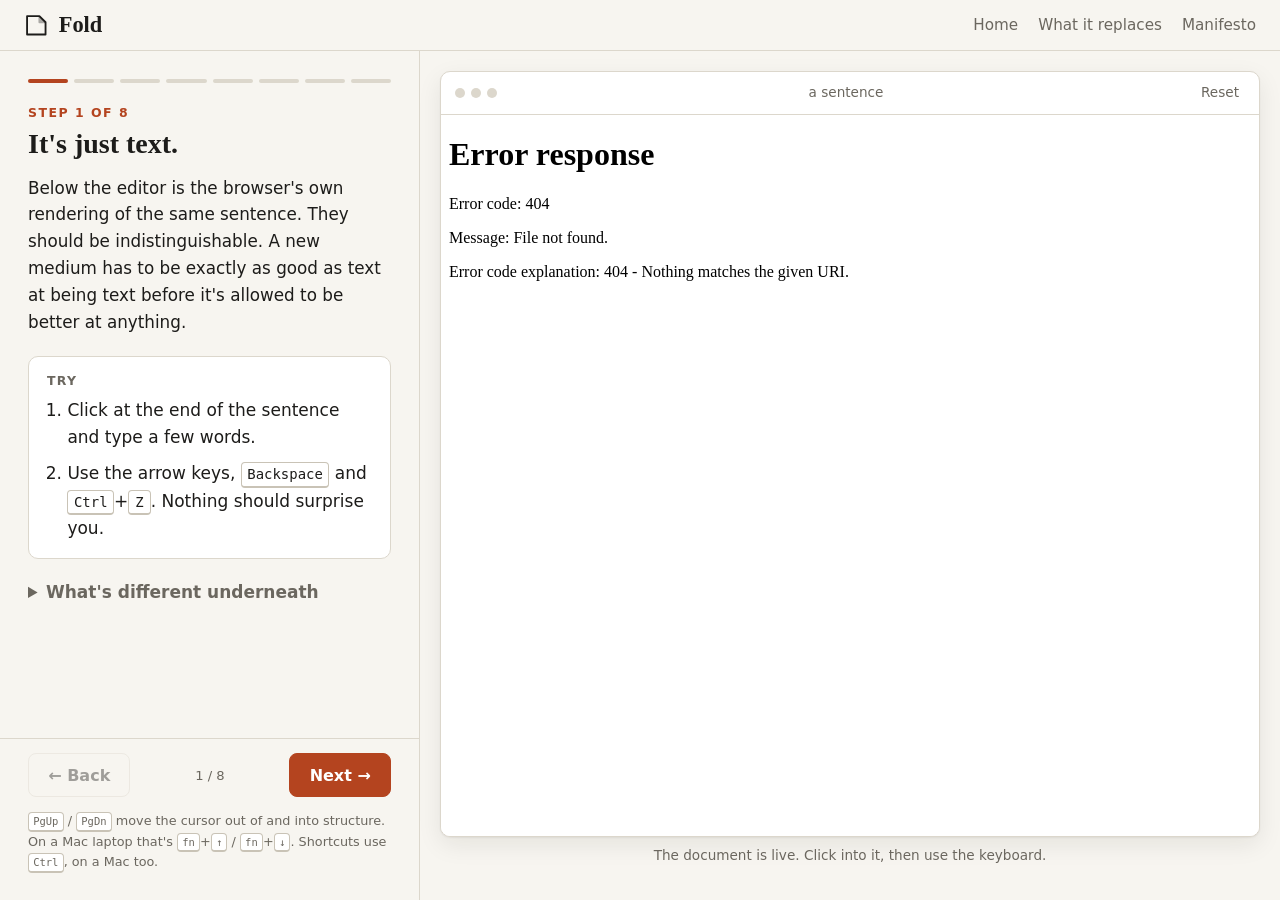
==== fold/tour.html @ 2efe9697 "Initial commit of first fold website" ====
<!doctype html>
<html lang="en">
<head>
<meta charset="utf-8">
<meta name="viewport" content="width=device-width, initial-scale=1">
<title>Fold tour</title>
<meta name="description" content="Eight short steps through the Fold editor, each one a live document.">
<link rel="stylesheet" href="site.css">
<link rel="icon" href="mark.svg" type="image/svg+xml">
<style>
  html, body { height: 100%; }
  body { display: flex; flex-direction: column; }
  .site-header { width: 100%; padding-top: 12px; padding-bottom: 12px; max-width: none; border-bottom: 1px solid var(--rule); }
  .tour {
    flex: 1;
    min-height: 0;
    display: grid;
    grid-template-columns: minmax(320px, 420px) 1fr;
  }
  .guide {
    display: flex;
    flex-direction: column;
    min-height: 0;
    border-right: 1px solid var(--rule);
  }
  .guide-body { flex: 1; overflow-y: auto; padding: 28px 28px 12px; }
  .progress { display: flex; gap: 6px; margin-bottom: 22px; }
  .progress a {
    flex: 1;
    height: 4px;
    border-radius: 2px;
    background: var(--rule);
  }
  .progress a[aria-current="step"] { background: var(--accent); }
  .progress a.seen { background: color-mix(in srgb, var(--accent) 40%, var(--rule)); }
  .step-num { font: 600 .78rem var(--sans); letter-spacing: .12em; text-transform: uppercase; color: var(--accent); }
  .guide h2 { font-size: 1.75rem; margin: .3em 0 .5em; }
  .claim { font-size: 1.05rem; }
  .try { margin: 20px 0; padding: 16px 18px; border-radius: 10px; background: var(--surface); border: 1px solid var(--rule); }
  .try h3 { font: 600 .78rem var(--sans); letter-spacing: .1em; text-transform: uppercase; color: var(--muted); margin-bottom: .7em; }
  .try ol { margin: 0; padding-left: 1.2em; }
  .try li { margin-bottom: .55em; }
  .try li:last-child { margin-bottom: 0; }
  details { margin: 8px 0 16px; }
  summary { cursor: pointer; font-weight: 600; color: var(--muted); }
  summary:hover { color: var(--ink); }
  details[open] summary { color: var(--ink); margin-bottom: .5em; }
  details p { font-size: .97rem; }
  .guide-foot {
    display: flex;
    align-items: center;
    justify-content: space-between;
    gap: 12px;
    padding: 14px 28px;
    border-top: 1px solid var(--rule);
  }
  .keys-hint { font-size: .8rem; color: var(--muted); padding: 0 28px 14px; }
  .stage { display: flex; flex-direction: column; min-height: 0; padding: 20px; }
  .stage .window { flex: 1; display: flex; flex-direction: column; min-height: 0; }
  .stage .frame-host { flex: 1; min-height: 0; }
  .click-hint { font-size: .85rem; color: var(--muted); margin-top: 8px; text-align: center; }

  @media (max-width: 860px) {
    html, body { height: auto; }
    .tour { grid-template-columns: 1fr; }
    .guide { border-right: 0; }
    .guide-body { overflow: visible; padding: 20px 16px 8px; }
    .guide-foot, .keys-hint { padding-left: 16px; padding-right: 16px; }
    .stage { padding: 0 16px 24px; }
    .stage .frame-host { height: 60vh; flex: none; }
  }
</style>
</head>
<body>

<header class="wrap site-header">
  <a class="wordmark" href="./">
    <svg viewBox="0 0 24 24" aria-hidden="true"><path d="M3 3h12l6 6v12H3z" fill="none" stroke="currentColor" stroke-width="1.8" stroke-linejoin="round"/><path d="M15 3v6h6" fill="currentColor" opacity=".35" stroke="currentColor" stroke-width="1.8" stroke-linejoin="round"/></svg>
    Fold
  </a>
  <nav class="site-nav">
    <a href="./">Home</a>
    <a href="./#unification">What it replaces</a>
    <a href="../Manifesto/MANIFESTO.md">Manifesto</a>
  </nav>
</header>

<main class="tour">
  <div class="guide">
    <div class="guide-body">
      <nav class="progress" aria-label="Tour steps"></nav>
      <p class="touch-note">This tour needs a keyboard. On a phone you can read the steps, but the
        documents won't respond to typing.</p>
      <article id="step" aria-live="polite"></article>
    </div>
    <div class="guide-foot">
      <button class="button ghost" type="button" id="prev">← Back</button>
      <span class="tag" id="count"></span>
      <button class="button" type="button" id="next">Next →</button>
    </div>
    <p class="keys-hint">
      <kbd>PgUp</kbd> / <kbd>PgDn</kbd> move the cursor out of and into structure. On a Mac
      laptop that's <kbd>fn</kbd>+<kbd>↑</kbd> / <kbd>fn</kbd>+<kbd>↓</kbd>. Shortcuts use
      <kbd>Ctrl</kbd>, on a Mac too.
    </p>
  </div>

  <div class="stage">
    <div class="window">
      <div class="window-bar">
        <span class="dots"><i></i><i></i><i></i></span>
        <span id="doc-name">document</span>
        <button type="button" id="reset" title="Put this document back the way it started">Reset</button>
      </div>
      <div class="frame-host">
        <iframe title="Live Fold editor"></iframe>
      </div>
    </div>
    <p class="click-hint">The document is live. Click into it, then use the keyboard.</p>
  </div>
</main>

<template id="steps">
  <section data-hash="#parity" data-name="a sentence">
    <h2>It's just text.</h2>
    <p class="claim">Below the editor is the browser's own rendering of the same sentence. They should be
      indistinguishable. A new medium has to be exactly as good as text at being text before
      it's allowed to be better at anything.</p>
    <div class="try"><h3>Try</h3><ol>
      <li>Click at the end of the sentence and type a few words.</li>
      <li>Use the arrow keys, <kbd>Backspace</kbd> and <kbd>Ctrl</kbd>+<kbd>Z</kbd>. Nothing should surprise you.</li>
    </ol></div>
    <details><summary>What's different underneath</summary>
      <p>There's no space character in this document. <kbd>Space</kbd> starts a new element, so
        typing a sentence produces a list of words. The gap between them is layout, and it happens to
        be exactly as wide as a space. (<kbd>Shift</kbd>+<kbd>Space</kbd> types a literal one.)</p>
    </details>
  </section>

  <section data-hash="#encoding" data-name="a sentence and its bytes">
    <h2>There's no text file underneath.</h2>
    <p class="claim">On the right are the document's actual bytes, updated as you type. Every word
      starts with a header giving its type and length. <code>23</code> means "UTF-8, 3 bytes", followed
      by <code>The</code>.</p>
    <div class="try"><h3>Try</h3><ol>
      <li>Type a new word and watch its header appear.</li>
      <li>Type <code>1000</code>. It turns monospace as it becomes an integer, two bytes instead of four characters.
        Add a <code>.</code> and it falls back to text, because <code>1000.</code> wouldn't survive the round
        trip.</li>
      <li>Put the cursor on a word and press <kbd>Tab</kbd> to change how it's drawn. The bytes don't move.</li>
    </ol></div>
    <details><summary>Why lengths instead of delimiters</summary>
      <p>Because a length lets you skip a whole subtree without reading it, and nothing ever needs
        escaping. Text formats can't do either. Lengths need machinery to keep them correct as you edit,
        and the editor is that machinery.</p>
    </details>
  </section>

  <section data-hash="#annotated" data-name="values with metadata">
    <h2>Context without clutter.</h2>
    <p class="claim">Any value can carry metadata: a unit, a name, a format, a source. It's hidden
      until the cursor gets near it, so adding context costs the reader nothing.</p>
    <div class="try"><h3>Try</h3><ol>
      <li>Move along the line with <kbd>←</kbd> <kbd>→</kbd>. Above <code>37</code> a unit appears (<code>°C</code>).
        Above <code>Wednesday</code> a name appears.</li>
      <li>On any value, press <kbd>Esc</kbd> to step into its metadata, and type to add some.</li>
      <li>The blue square is three bytes tagged <code>format: RGB</code>. Put the cursor on it and press
        <kbd>Tab</kbd> to see the same bytes as hex.</li>
      <li>Put the cursor on the compass list and press <kbd>Tab</kbd> to cycle it through table,
        summary and stacked views.</li>
    </ol></div>
    <details><summary>Why this matters</summary>
      <p>Text formats are designed impoverished on purpose, because everything you add ends up in the
        reader's face. <code>ls</code> needs a <code>-l</code> flag for exactly that reason. Here,
        detail can be present but collapsed, and a tool that doesn't understand some metadata passes
        it through untouched.</p>
    </details>
  </section>

  <section data-hash="#reference" data-name="an order">
    <h2>Paste makes a reference.</h2>
    <p class="claim">The customer's name is written once. <em>Ship to</em> and <em>bill to</em> are readings of
      it, drawn with a faint shadow. In this editor, copy and paste doesn't duplicate anything. It
      points.</p>
    <div class="try"><h3>Try</h3><ol>
      <li>Click the first <em>Ada Lovelace</em>. That selects the whole <em>customer</em> pair, so press
        <kbd>PgDn</kbd> to step inside it and <kbd>→</kbd> to land on the name.</li>
      <li>Type a few letters. All three names change.</li>
      <li>Make your own: put the cursor on a word and press <kbd>PgUp</kbd> to select the whole word.
        Press <kbd>Ctrl</kbd>+<kbd>C</kbd>, move somewhere else, and press <kbd>Ctrl</kbd>+<kbd>V</kbd>. Edit the original.</li>
      <li>Put the cursor on a reading and press <kbd>Ctrl</kbd>+<kbd>Shift</kbd>+<kbd>E</kbd> to see what it really is:
        a tiny program that navigates to the original. <kbd>Ctrl</kbd>+<kbd>E</kbd> puts the value back.</li>
    </ol></div>
    <details><summary>What a reference is</summary>
      <p>A <strong>Patch</strong>: a program written in the editor's own operations, here "go to
        the previous field and read its value." The editor writes it for you when you paste, so you
        never have to see an instruction. That's what makes the document a graph rather than a tree.</p>
    </details>
  </section>

  <section data-hash="#invoice" data-name="an invoice">
    <h2>A spreadsheet without the spreadsheet.</h2>
    <p class="claim">Three fields are written down: item, price and quantity. The other four are
      formulas over readings of them. In a spreadsheet, formulas are a different kind of thing
      from values. Here they're both just values.</p>
    <div class="try"><h3>Try</h3><ol>
      <li>Click the <code>3</code> after <em>quantity</em>. That selects the whole pair, so press <kbd>PgDn</kbd>
        to step inside it and <kbd>→</kbd> to land on the number.</li>
      <li>Press <kbd>Backspace</kbd> and type <code>2</code>. The subtotal falls below 30, free delivery becomes
        <code>False</code>, a delivery charge appears, and the total adds it.</li>
      <li>Change the price the same way. Everything follows on every keystroke.</li>
      <li>Put the cursor on the total and press <kbd>Ctrl</kbd>+<kbd>Shift</kbd>+<kbd>E</kbd> to see its formula.</li>
    </ol></div>
    <details><summary>How it recalculates</summary>
      <p>Each formula watches exactly the parts of the document it read, and an edit wakes only the
        formulas that depend on it. It's the same mechanism that keeps references current in the
        last step.</p>
    </details>
  </section>

  <section data-hash="#counter" data-name="a counter">
    <h2>A button is a pending edit.</h2>
    <p class="claim">Each button is a Patch that edits the number and then stops at a
      <code>sync</code>: a change waiting for a person to accept it. It's drawn as a button because
      that's what it is.</p>
    <div class="try"><h3>Try</h3><ol>
      <li>Click <em>increment</em> a few times, then <em>decrement</em>.</li>
      <li>Press <kbd>Ctrl</kbd>+<kbd>Z</kbd>. Each click was one edit, and undoes like one.</li>
      <li>Click the number itself and type a new one. The buttons work from whatever is there.</li>
    </ol></div>
    <details><summary>Why there's no special "UI layer"</summary>
      <p>Nothing in Fold mutates without an acceptance step, so a pending mutation and a toolbar button
        are the same object. The same goes for saving: <kbd>Ctrl</kbd>+<kbd>S</kbd> produces a
        button, and the button writes the file. The interface isn't a metaphor for the semantics. It's
        a rendering of them.</p>
    </details>
  </section>

  <section data-hash="" data-name="untitled">
    <h2>Your editing session is a program.</h2>
    <p class="claim">The editor doesn't keep a document and an undo stack. It keeps a program, the
      session Patch, and the document is what that program evaluates to. Every edit you make is a
      statement in it.</p>
    <div class="try"><h3>Try</h3><ol>
      <li>Type a sentence into the empty page.</li>
      <li>Right-click the empty background below it and choose <strong>Session program</strong>.</li>
      <li>Keep typing. Each word arrives as a statement. Choose <strong>Session program</strong> again to
        get the document back.</li>
    </ol></div>
    <details><summary>The long version: programming by demonstration</summary>
      <p>Because a person's edits and a program's instructions are the same thing, editing a reading
        records a program. Open <a href="#kennedy" data-goto="#kennedy">the Kennedy quote</a>, copy the clause, paste a
        reading of it, and rearrange the reading into <em>ask what you can do for your country.</em> The
        result is a program that rewrites any clause the same way. Edit the original and the rearranged
        one re-runs. No instruction is typed at any point.</p>
      <p>The keys, from where the page opens: <kbd>PgUp</kbd>×2, <kbd>Ctrl</kbd>+<kbd>C</kbd>,
        <kbd>Ctrl</kbd>+<kbd>V</kbd>, <kbd>PgDn</kbd>, then edit the reading with <kbd>Delete</kbd>, typing, and
        <kbd>Alt</kbd>+<kbd>←</kbd> / <kbd>→</kbd> to move words.</p>
    </details>
  </section>

  <section data-hash="#trace" data-name="an agent trace">
    <h2>A trace is a document you walk.</h2>
    <p class="claim">An AI agent's execution trace is deeply nested, full of provenance, and usually
      shown as scrolling text. In Fold it's an ordinary document: the tool calls are the
      structure, and what each call returned rides along as metadata.</p>
    <div class="try"><h3>Try</h3><ol>
      <li>Click the first step, <code>list(Fold Editor JS)</code>.</li>
      <li>Walk down with <kbd>↓</kbd>. Each step's provenance opens as you arrive and closes as you leave:
        which tool ran, how long it took, and what came back.</li>
      <li>Press <kbd>Esc</kbd> to step into the metadata and read it.</li>
    </ol></div>
    <details><summary>Whose trace this is</summary>
      <p>It's the session in which an AI coding agent built this trace viewer. It needed no new
        machinery: the editor that types the sentence in step one also reads this. That's the point.
        Every step of this tour used the same editor and the same handful of keys.</p>
    </details>
  </section>
</template>

<script src="site.js"></script>
<script>
  const sections = [...document.getElementById('steps').content.querySelectorAll('section')];
  const steps = sections.filter((s) => s.dataset.hash !== '#kennedy');
  const article = document.getElementById('step');
  const progress = document.querySelector('.progress');
  const iframe = document.querySelector('.stage iframe');
  const docName = document.getElementById('doc-name');
  const prev = document.getElementById('prev');
  const next = document.getElementById('next');
  const count = document.getElementById('count');
  const seen = new Set();
  let current = -1;

  steps.forEach((_, i) => {
    const a = document.createElement('a');
    a.href = `#${i + 1}`;
    a.setAttribute('aria-label', `Step ${i + 1}`);
    progress.appendChild(a);
  });

  function load(hash, name) {
    const url = editorUrl(hash);
    if (iframe.getAttribute('src') === url) reloadFrame(iframe);
    else iframe.src = url;
    docName.textContent = name;
  }

  function show(index) {
    index = Math.max(0, Math.min(steps.length - 1, index));
    current = index;
    seen.add(index);
    const step = steps[index];
    article.innerHTML = `<div class="step-num">Step ${index + 1} of ${steps.length}</div>` + step.innerHTML;
    [...progress.children].forEach((a, i) => {
      a.toggleAttribute('aria-current', i === index);
      if (i === index) a.setAttribute('aria-current', 'step');
      a.classList.toggle('seen', seen.has(i) && i !== index);
    });
    prev.disabled = index === 0;
    next.textContent = index === steps.length - 1 ? 'Finish →' : 'Next →';
    count.textContent = `${index + 1} / ${steps.length}`;
    load(step.dataset.hash, step.dataset.name);
    for (const link of article.querySelectorAll('[data-goto]')) {
      link.addEventListener('click', (event) => {
        event.preventDefault();
        load(link.dataset.goto, 'the Kennedy quote');
      });
    }
    document.querySelector('.guide-body').scrollTop = 0;
  }

  function fromHash() {
    const n = parseInt(location.hash.slice(1), 10);
    show(Number.isFinite(n) ? n - 1 : 0);
  }

  prev.addEventListener('click', () => { location.hash = `#${current}`; });
  next.addEventListener('click', () => {
    if (current === steps.length - 1) location.href = './#unification';
    else location.hash = `#${current + 2}`;
  });
  document.getElementById('reset').addEventListener('click', () => reloadFrame(iframe));
  addEventListener('hashchange', fromHash);
  fromHash();
</script>
</body>
</html>
---- fold/site.css ----
/* Fold website. Shared by index.html and tour.html. */

:root {
  --bg: #f7f5f0;
  --surface: #ffffff;
  --ink: #1d1c1a;
  --muted: #6b675f;
  --rule: #dcd7cc;
  --accent: #b4441f;
  --accent-ink: #ffffff;
  --kbd-bg: #ffffff;
  --kbd-edge: #c9c3b6;
  --shadow: 0 1px 2px rgba(30, 25, 15, .06), 0 8px 24px rgba(30, 25, 15, .08);
  --serif: ui-serif, "Iowan Old Style", "Palatino Linotype", Palatino, Georgia, serif;
  --sans: system-ui, -apple-system, "Segoe UI", Roboto, sans-serif;
  --mono: ui-monospace, "Cascadia Mono", "SF Mono", Menlo, Consolas, monospace;
  color-scheme: light;
}

@media (prefers-color-scheme: dark) {
  :root:not([data-theme="light"]) {
    --bg: #171614;
    --surface: #201f1c;
    --ink: #ece8df;
    --muted: #a29d92;
    --rule: #3a3732;
    --accent: #e8794f;
    --accent-ink: #1a1009;
    --kbd-bg: #2a2925;
    --kbd-edge: #4a463f;
    --shadow: 0 1px 2px rgba(0, 0, 0, .3), 0 8px 24px rgba(0, 0, 0, .35);
    color-scheme: dark;
  }
}

* { box-sizing: border-box; }
html { -webkit-text-size-adjust: 100%; }
body {
  margin: 0;
  background: var(--bg);
  color: var(--ink);
  font: 17px/1.6 var(--sans);
}
a { color: var(--accent); text-underline-offset: 2px; }
a:hover { text-decoration-thickness: 2px; }

h1, h2, h3 { font-family: var(--serif); font-weight: 600; line-height: 1.15; margin: 0 0 .5em; }
h1 { font-size: clamp(2.4rem, 6vw, 4rem); letter-spacing: -.01em; }
h2 { font-size: clamp(1.6rem, 3.5vw, 2.2rem); }
h3 { font-size: 1.2rem; }
p { margin: 0 0 1em; }

kbd {
  display: inline-block;
  min-width: 1.6em;
  padding: 0 .4em;
  border: 1px solid var(--kbd-edge);
  border-bottom-width: 2px;
  border-radius: 4px;
  background: var(--kbd-bg);
  font: .82em/1.6 var(--mono);
  text-align: center;
  white-space: nowrap;
}
code { font: .9em var(--mono); }

.wrap { max-width: 1080px; margin: 0 auto; padding: 0 24px; }
.narrow { max-width: 680px; }

/* Header */
.site-header {
  display: flex;
  align-items: center;
  justify-content: space-between;
  gap: 16px;
  padding-top: 20px;
  padding-bottom: 20px;
}
.wordmark {
  font: 600 1.4rem var(--serif);
  color: var(--ink);
  text-decoration: none;
  display: inline-flex;
  align-items: center;
  gap: .45em;
}
.wordmark svg { width: 1.1em; height: 1.1em; }
.site-nav { display: flex; gap: 20px; font-size: .95rem; flex-wrap: wrap; }
.site-nav a { color: var(--muted); text-decoration: none; }
.site-nav a:hover { color: var(--ink); }

/* Buttons */
.button {
  display: inline-flex;
  align-items: center;
  gap: .5em;
  padding: .7em 1.2em;
  border-radius: 8px;
  border: 1px solid var(--accent);
  background: var(--accent);
  color: var(--accent-ink);
  font: 600 1rem var(--sans);
  text-decoration: none;
  cursor: pointer;
}
.button:hover { filter: brightness(1.06); text-decoration: none; }
.button.ghost { background: transparent; color: var(--ink); border-color: var(--rule); }
.button.ghost:hover { border-color: var(--muted); }
.button[disabled] { opacity: .4; cursor: default; filter: none; }

/* Hero */
.hero { padding: 48px 0 64px; }
.hero .lede { font-size: 1.25rem; color: var(--muted); max-width: 40em; }
.hero .lede strong { color: var(--ink); font-weight: 600; }
.hero-actions { display: flex; gap: 12px; flex-wrap: wrap; margin: 28px 0 40px; }

/* A live editor in a frame */
.window {
  border: 1px solid var(--rule);
  border-radius: 10px;
  background: var(--surface);
  box-shadow: var(--shadow);
  overflow: hidden;
}
.window-bar {
  display: flex;
  align-items: center;
  justify-content: space-between;
  gap: 12px;
  padding: 8px 14px;
  border-bottom: 1px solid var(--rule);
  font-size: .85rem;
  color: var(--muted);
}
.window-bar .dots { display: flex; gap: 6px; }
.window-bar .dots i { width: 10px; height: 10px; border-radius: 50%; background: var(--rule); }
.window-bar button {
  background: none;
  border: 0;
  color: var(--muted);
  font: inherit;
  cursor: pointer;
  padding: 2px 6px;
  border-radius: 4px;
}
.window-bar button:hover { color: var(--ink); background: color-mix(in srgb, var(--ink) 8%, transparent); }
.frame-host { position: relative; }
.frame-host iframe { display: block; width: 100%; height: 100%; border: 0; background: var(--surface); }
.activate {
  position: absolute;
  inset: 0;
  display: flex;
  align-items: flex-end;
  justify-content: center;
  padding-bottom: 18px;
  background: linear-gradient(to bottom, transparent 40%, color-mix(in srgb, var(--surface) 85%, transparent));
  border: 0;
  cursor: pointer;
  font: 600 .95rem var(--sans);
  color: var(--ink);
}
.activate span {
  padding: .5em 1em;
  border-radius: 999px;
  background: var(--surface);
  border: 1px solid var(--rule);
  box-shadow: var(--shadow);
}
/* Screenshots of the native editor */
.shot { margin: 0 0 40px; }
.shot img {
  display: block;
  width: 100%;
  height: auto;
  border: 1px solid var(--rule);
  border-radius: 10px;
  box-shadow: var(--shadow);
  background: #fff;
}
.shot figcaption { margin-top: 14px; color: var(--muted); font-size: .97rem; max-width: 46em; }
.shot figcaption strong { color: var(--ink); }
#editor .grid3 { margin-top: 8px; }

.caption { font-size: .9rem; color: var(--muted); margin-top: 10px; }

/* Sections */
section { padding: 64px 0; border-top: 1px solid var(--rule); }
.kicker {
  font: 600 .78rem var(--sans);
  letter-spacing: .12em;
  text-transform: uppercase;
  color: var(--accent);
  margin-bottom: .6em;
}

/* The collapse table */
.collapse { width: 100%; border-collapse: collapse; margin-top: 24px; font-size: .98rem; }
.collapse th, .collapse td { text-align: left; padding: 12px 12px 12px 0; border-bottom: 1px solid var(--rule); vertical-align: top; }
.collapse th { font: 600 .78rem var(--sans); letter-spacing: .08em; text-transform: uppercase; color: var(--muted); }
.collapse td:first-child { color: var(--muted); width: 34%; }
.collapse td:last-child { width: 9em; text-align: right; padding-right: 0; white-space: nowrap; }
.tag { font-size: .82rem; color: var(--muted); }
.tag.live { color: var(--accent); font-weight: 600; text-decoration: none; }
.tag.live:hover { text-decoration: underline; }

/* Three primitives */
.grid3 { display: grid; grid-template-columns: repeat(3, 1fr); gap: 20px; margin-top: 28px; }
.card {
  padding: 22px;
  border: 1px solid var(--rule);
  border-radius: 10px;
  background: var(--surface);
}
.card h3 { margin-bottom: .35em; }
.card p { margin: 0; color: var(--muted); font-size: .97rem; }

.two-col { display: grid; grid-template-columns: 1fr 1fr; gap: 40px; }
.stat { font: 600 2.2rem var(--serif); line-height: 1; }
.stat-label { color: var(--muted); font-size: .92rem; margin-top: 4px; }
.stats { display: grid; grid-template-columns: repeat(3, 1fr); gap: 20px; margin: 28px 0; }

ul.plain { padding-left: 1.1em; margin: 0 0 1em; }
ul.plain li { margin-bottom: .55em; }

.video-slot {
  aspect-ratio: 16 / 9;
  display: grid;
  place-items: center;
  border: 1px dashed var(--rule);
  border-radius: 10px;
  color: var(--muted);
  font-size: .95rem;
  text-align: center;
  padding: 16px;
}

.site-footer { padding: 40px 0 60px; border-top: 1px solid var(--rule); color: var(--muted); font-size: .9rem; }

.touch-note {
  display: none;
  margin: 16px 0;
  padding: 12px 16px;
  border-radius: 8px;
  background: color-mix(in srgb, var(--accent) 10%, var(--surface));
  border: 1px solid color-mix(in srgb, var(--accent) 35%, var(--rule));
  font-size: .95rem;
}
@media (pointer: coarse) { .touch-note { display: block; } }

@media (max-width: 760px) {
  body { font-size: 16px; }
  .wrap { padding: 0 16px; }
  .grid3, .two-col, .stats { grid-template-columns: 1fr; }
  .collapse td:first-child { width: auto; }
  .collapse td:last-child { width: auto; }
  section { padding: 44px 0; }
}
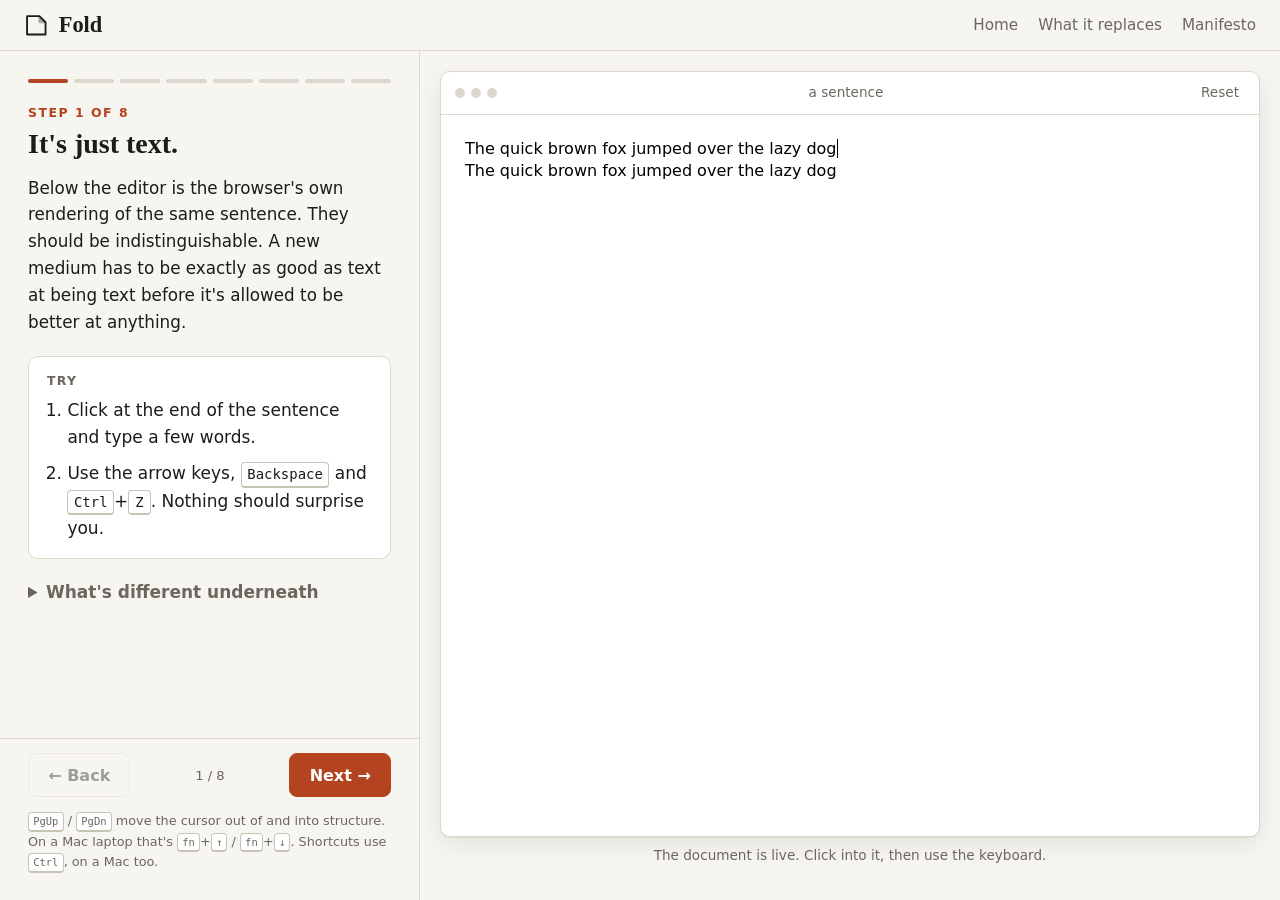
==== commit 7f818f91: "Work in slides from dissertation presentation" ====
--- a/fold/tour.html
+++ b/fold/tour.html
@@ -81,7 +81,7 @@
   <nav class="site-nav">
     <a href="./">Home</a>
     <a href="./#unification">What it replaces</a>
-    <a href="../Manifesto/MANIFESTO.md">Manifesto</a>
+    <a href="manifesto.html">Manifesto</a>
   </nav>
 </header>
 
--- a/fold/site.css
+++ b/fold/site.css
@@ -10,6 +10,10 @@
   --accent-ink: #ffffff;
   --kbd-bg: #ffffff;
   --kbd-edge: #c9c3b6;
+  --quant: #557336;
+  --quant-bg: #e4e9d6;
+  --token: #3a6890;
+  --token-bg: #dbe5ee;
   --shadow: 0 1px 2px rgba(30, 25, 15, .06), 0 8px 24px rgba(30, 25, 15, .08);
   --serif: ui-serif, "Iowan Old Style", "Palatino Linotype", Palatino, Georgia, serif;
   --sans: system-ui, -apple-system, "Segoe UI", Roboto, sans-serif;
@@ -28,6 +32,10 @@
     --accent-ink: #1a1009;
     --kbd-bg: #2a2925;
     --kbd-edge: #4a463f;
+    --quant: #9dbb70;
+    --quant-bg: #283020;
+    --token: #89b0d4;
+    --token-bg: #1d2934;
     --shadow: 0 1px 2px rgba(0, 0, 0, .3), 0 8px 24px rgba(0, 0, 0, .35);
     color-scheme: dark;
   }
@@ -255,3 +263,94 @@
   .collapse td:last-child { width: auto; }
   section { padding: 44px 0; }
 }
+
+/* Two kinds of syntax: the teletype and the memory map, side by side. */
+.syntaxes { display: grid; grid-template-columns: 1fr 1fr; gap: 32px; margin: 28px 0 32px; }
+.syntax { margin: 0; display: flex; flex-direction: column; }
+.syntax-art {
+  aspect-ratio: 4 / 3;
+  border-radius: 8px;
+  overflow: hidden;
+  background: #2b2b2b;
+  border: 1px solid var(--rule);
+  box-shadow: var(--shadow);
+}
+.syntax-art img { display: block; width: 100%; height: 100%; object-fit: cover; }
+.syntax:first-child .syntax-art img { object-position: 50% 20%; }
+.syntax:last-child .syntax-art img { object-position: 0 50%; }
+.syntax figcaption { margin-top: 18px; }
+.syntax figcaption p { color: var(--muted); font-size: .97rem; }
+.bridge { font-size: 1.12rem; }
+
+/* The comparison across media. */
+.sr { position: absolute; width: 1px; height: 1px; overflow: hidden; clip: rect(0 0 0 0); white-space: nowrap; }
+.matrix-scroll { overflow-x: auto; margin-top: 24px; -webkit-overflow-scrolling: touch; }
+.matrix { border-collapse: collapse; min-width: 760px; width: 100%; font-size: .95rem; }
+.matrix th, .matrix td { padding: 9px 8px; border-bottom: 1px solid var(--rule); }
+.matrix thead th {
+  font: 600 .74rem/1.25 var(--sans);
+  letter-spacing: .04em;
+  text-transform: uppercase;
+  color: var(--muted);
+  text-align: center;
+  vertical-align: bottom;
+  width: 9%;
+}
+.matrix tbody th { text-align: left; font-weight: 500; white-space: nowrap; padding-left: 0; }
+.matrix tbody th, .matrix thead th:first-child {
+  position: sticky; left: 0; background: var(--bg); z-index: 1; padding-right: 16px;
+}
+.matrix td { text-align: center; color: var(--ink); font-size: 1.1rem; }
+.matrix td:empty::after { content: "·"; opacity: .35; }
+.matrix .fold-row th, .matrix .fold-row td { color: var(--accent); font-weight: 700; border-bottom: none; }
+.matrix .fold-row th, .matrix .fold-row td { background: color-mix(in srgb, var(--accent) 9%, var(--bg)); }
+
+@media (max-width: 760px) {
+  .syntaxes { grid-template-columns: 1fr; }
+}
+
+/* Diagrams, redrawn from the dissertation's slides in the site's colours. */
+.diagram { margin: 36px 0; }
+.diagram figcaption { margin-top: 12px; color: var(--muted); font-size: .97rem; max-width: 46em; }
+.diagram figcaption strong { color: var(--ink); }
+.diagram-scroll { overflow-x: auto; -webkit-overflow-scrolling: touch; }
+.dg { display: block; width: 100%; height: auto; font-family: var(--sans); }
+.dg-fox { max-width: 760px; min-width: 520px; }
+.dg-worlds { min-width: 640px; }
+.dg text { fill: var(--ink); font-size: 16px; }
+.dg .lbl { paint-order: stroke; stroke: var(--bg); stroke-width: 7px; stroke-linejoin: round; }
+.dg .title { font: 400 26px var(--serif); }
+.dg .strong { font-weight: 700; }
+.dg .box-head { font-size: 24px; font-weight: 700; }
+.dg .box-sub { font-size: 17px; }
+.dg .formats { font-size: 16px; }
+.dg .q-text { fill: var(--quant); }
+.dg .t-text { fill: var(--token); }
+.dg .q-box { fill: var(--quant-bg); stroke: var(--quant); stroke-width: 1.5; }
+.dg .t-box { fill: var(--token-bg); stroke: var(--token); stroke-width: 1.5; stroke-linejoin: round; }
+.dg .f-box { fill: color-mix(in srgb, var(--accent) 12%, var(--bg)); stroke: var(--accent); stroke-width: 2; }
+.dg :is(.q-line, .t-line, .f-line, .pointer) { fill: none; stroke-width: 2.2; stroke-linecap: round; }
+.dg .q-line { stroke: var(--quant); }
+.dg .t-line { stroke: var(--token); }
+.dg .f-line { stroke: var(--accent); }
+.dg .pointer { stroke: var(--muted); stroke-width: 1.6; }
+.dg .dash { stroke-dasharray: 7 6; }
+.dg .divider { stroke: var(--rule); stroke-width: 3; stroke-dasharray: 12 10; }
+.dg .ah-q { fill: var(--quant); }
+.dg .ah-t { fill: var(--token); }
+.dg .ah-f { fill: var(--accent); }
+.dg .ah-muted { fill: var(--muted); }
+.dg .mono { font-family: var(--mono); }
+.dg .word text { font-size: 36px; }
+.dg .sep rect { fill: var(--token-bg); stroke: var(--token); stroke-width: 1; }
+.dg .len rect { fill: var(--quant-bg); stroke: var(--quant); stroke-width: 1; }
+.dg .len-text text { fill: var(--quant); font-family: var(--mono); font-size: 13px; font-weight: 700; }
+.dg .len-text text:nth-child(even) { font-size: 16px; }
+.dg .note { fill: var(--muted); font-size: 17px; }
+.dg .fold-name { font: 700 40px var(--serif); fill: var(--accent); }
+.one-world { display: grid; grid-template-columns: 1fr 340px; gap: 32px; align-items: center; margin-top: 8px; }
+.one-world .diagram { margin: 0; }
+@media (max-width: 760px) {
+  .one-world { grid-template-columns: 1fr; }
+  .one-world .diagram { max-width: 340px; margin: 0 auto; }
+}
